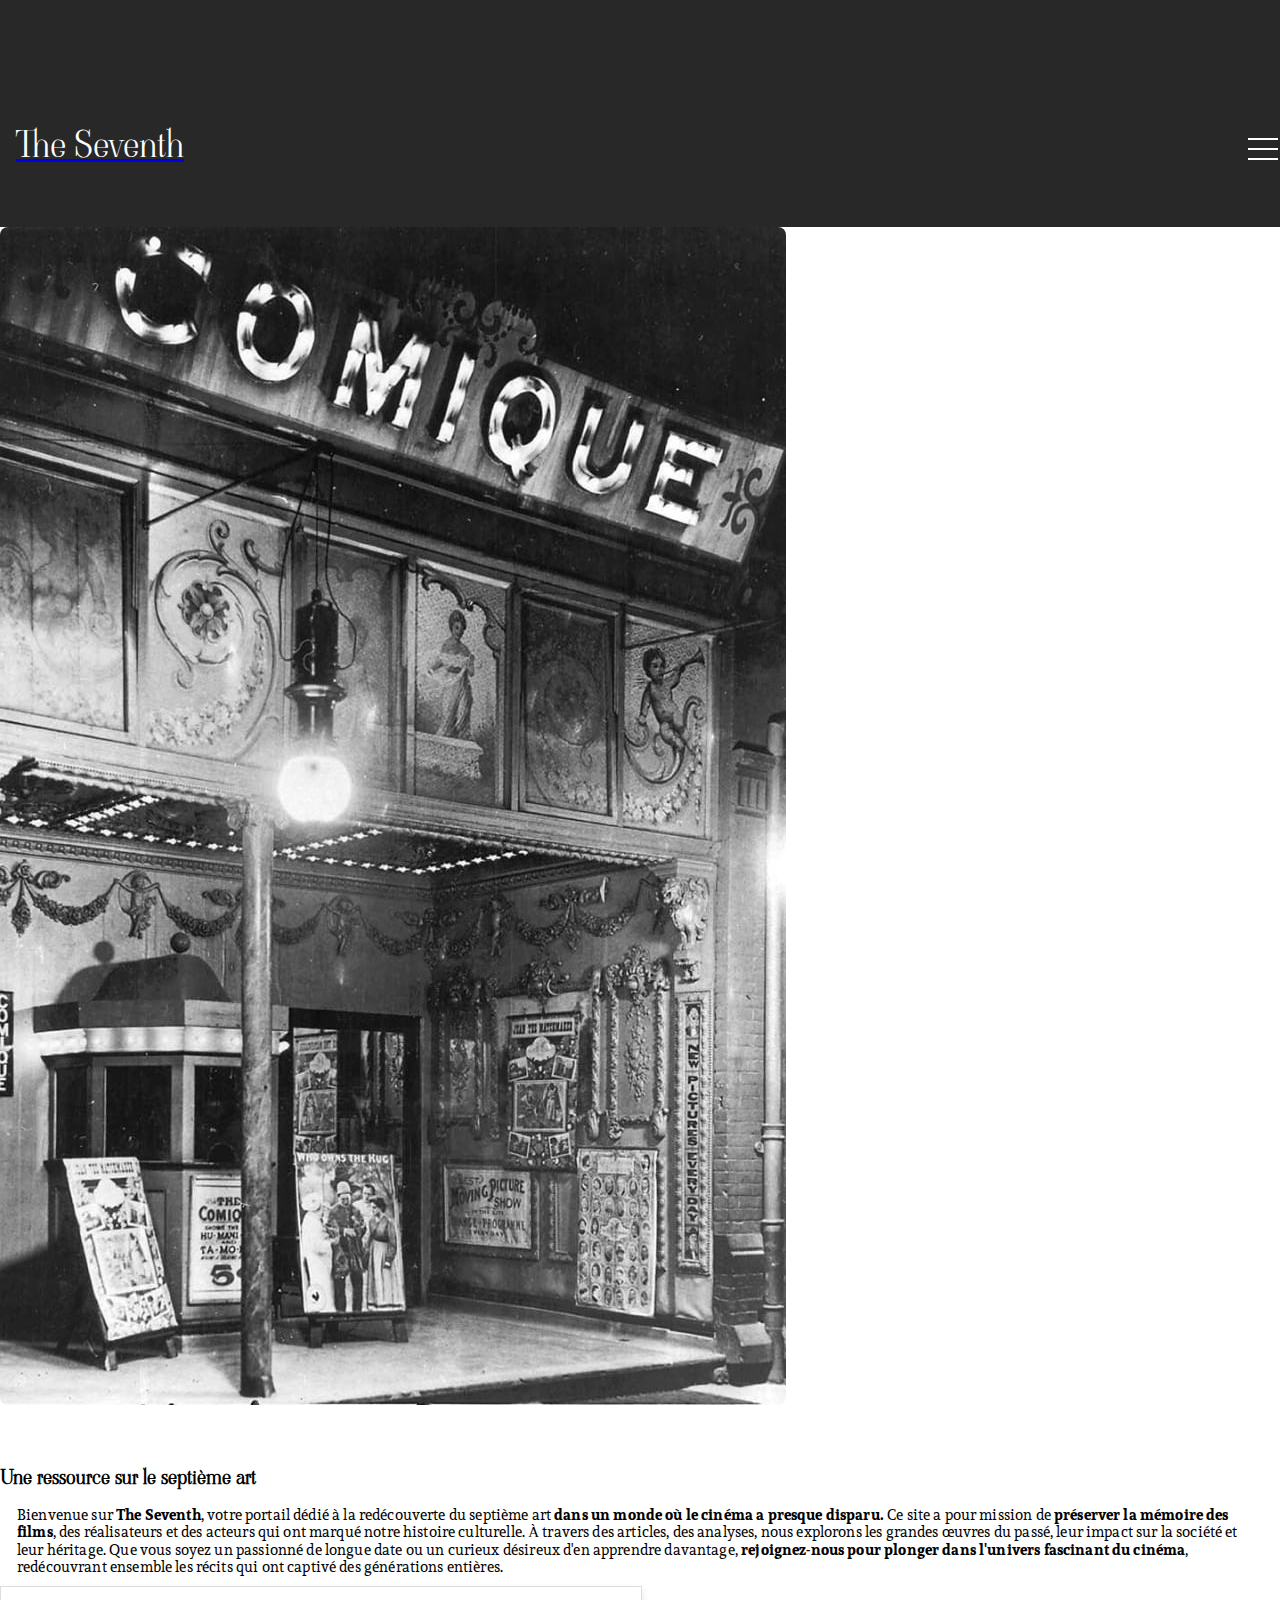
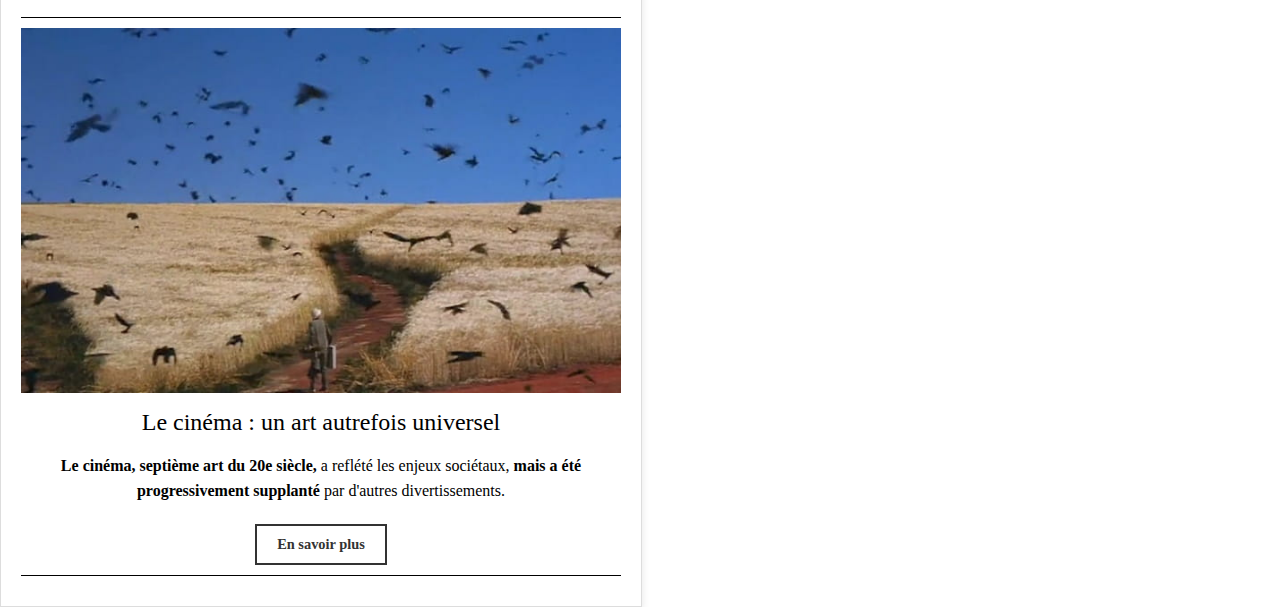
==== fr/index.html @ 2a0b99bf "modif + creation pages (ang fr), menu, header, page d'accueil" ====
<!DOCTYPE html>
<html lang="fr">
<head>
    <meta charset="UTF-8">
    <meta name="viewport" content="width=device-width, initial-scale=1.0">
    <title>Présentation du Festival</title>
    <link rel="stylesheet" href="/src/css/style.css">
    <link rel="icon" type="image/svg+xml" href="/assets/logo.svg">
    
</head>
<body class="body">
    <header class="header container">
        <a href="/index.html"><h1 class="header__title">The Seventh</h1></a>
        <div
            class="header__menu-btn menu-btn"
            aria-label="menu"
            aria-expanded="false"
            aria-controls="mainNav"
          >
            <span class="menu-btn__bar"></span>
  
          <nav class="header__menu menu" id="mainNav" aria-hidden="true">

            <ul class="menu__list listUnstyled">
              <div class="ligne"></div>
              <li class="menu__item">
                <a class="menu__link" href="/prog.html">Accueil</a>
              </li>
              <li class="menu__item">
                <a class="menu__link" href="/fr/Apropos.html">À propos</a>
              </li>
              <li class="menu__item">
                <a class="menu__link" href="Glossaire.html">Glossaire</a>
              </li>
              <li class="menu__item">
                <a class="menu__link" href="/fr/Contact.html">Contact</a>
              </li>
              <li class="menu__item">
                <a class="menu__link" href="/fr/Article1.html">Le Cinéma</a>
              </li>
              <li class="menu__item">
                <a class="menu__link" href="/fr/article2.html">Babylon</a>
              </li>
              <li class="menu__item">
                <a class="menu__link" href="/fr/article3.html">D. Chazelle</a>
              </li>
              <li class="menu__item">
                <a class="menu__link" href="/fr/article4.html">Netflix & Cie</a>
              </li>
              <li class="menu__item">
                <a class="menu__link" href="/fr/article5.html">Bette Davis Eyes</a>
              </li>
            </ul>
            <div class="menu__round"></div>
          </nav>
          
        </div>
      </header>

      <div class="container">
        <div class="header_image">
            <img src="/assets/img/imgaccueil.jpg" alt="Cinéma Comique">
        </div>
        <div class="content">
            <h2 class="h2">Une ressource sur le septième art</h2>
            <p class="p block">
                Bienvenue sur <strong>The Seventh</strong>, votre portail dédié à la redécouverte du 
                septième art <strong>dans un monde où le cinéma a presque disparu.</strong>
                Ce site a pour mission de <strong>préserver la mémoire des films</strong>, des réalisateurs 
                et des acteurs qui ont marqué notre histoire culturelle.
                À travers des articles, des analyses, nous explorons les grandes œuvres du passé, leur impact 
                sur la société et leur héritage. Que vous soyez un passionné de longue date ou un curieux 
                désireux d'en apprendre davantage, <strong>rejoignez-nous pour plonger dans
                l'univers fascinant du cinéma</strong>, redécouvrant ensemble les récits qui ont captivé des 
                générations entières.
            </p>
        </div>
    </div>

    <div class="containerb">
      <div class="separatorb"></div>
      <div class="image-containerb">
          <img src="/assets/img/framedreams.jpg" alt="Champ de blé avec des corbeaux">
      </div>
      <div class="contentb">
          <h1>Le cinéma : un art autrefois universel</h1>
          <p>
              <strong>Le cinéma, septième art du 20e siècle,</strong> a reflété les enjeux sociétaux, 
              <strong>mais a été progressivement supplanté</strong> par d'autres divertissements.
          </p>
      </div>
      <div class="bbutton-container">
          <a href="#" class="bbutton">En savoir plus</a>
      </div>
      <div class="separatorb"></div>
  </div>

      <script src="/src/js/script.js"></script>

</body>
---- src/css/style.css ----
@import url('https://fonts.googleapis.com/css2?family=Montserrat:ital,wght@0,100..900;1,100..900&family=Sura:wght@400;700&family=Viaoda+Libre&display=swap');

/* vendors */
@import "vendors/normalize.css";

/* utilitaire */
@import "utilitaire/variable.css";

/* base */
@import "base/main.css";

/* composant */
@import "composant/composant.css";
@import "/composant/caroussel.css";
/* layout */
@import "layout/header.css";
@import "layout/menu.css";
@import "/src/css/layout/footer.css";
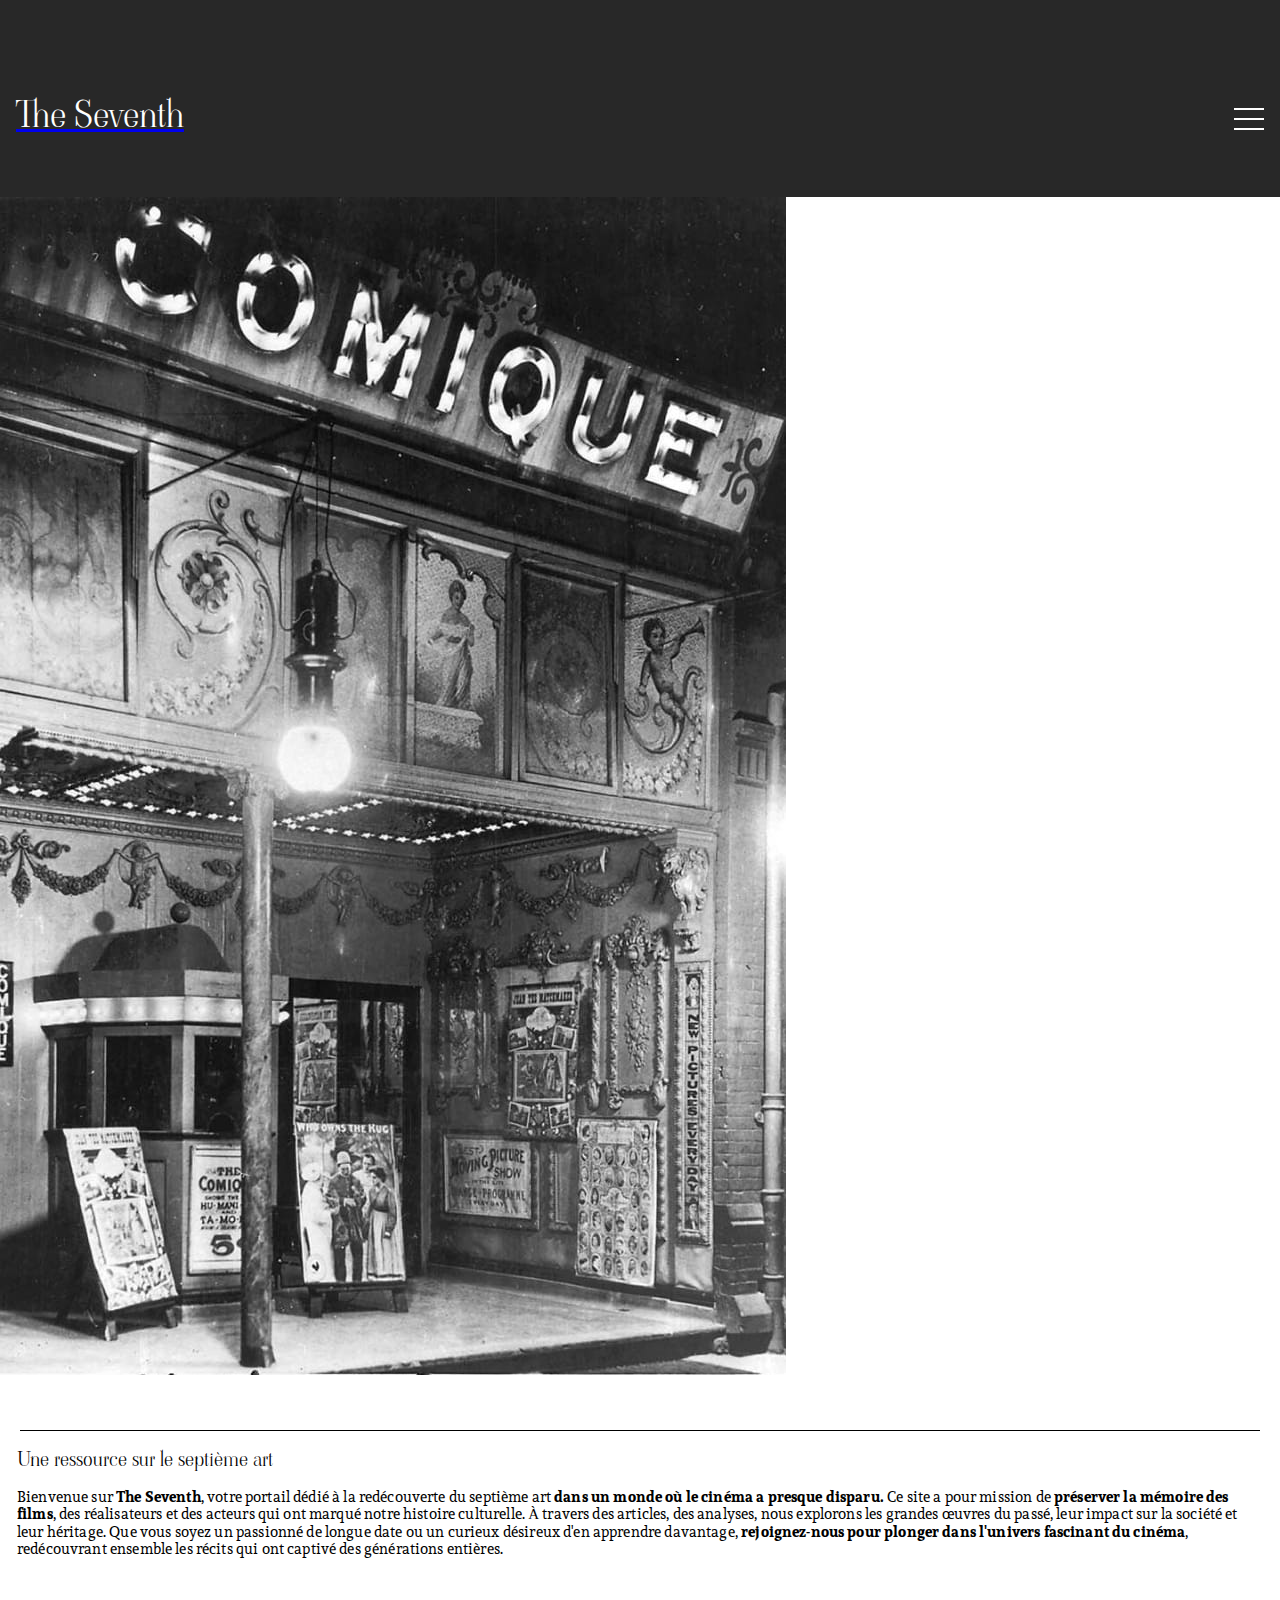
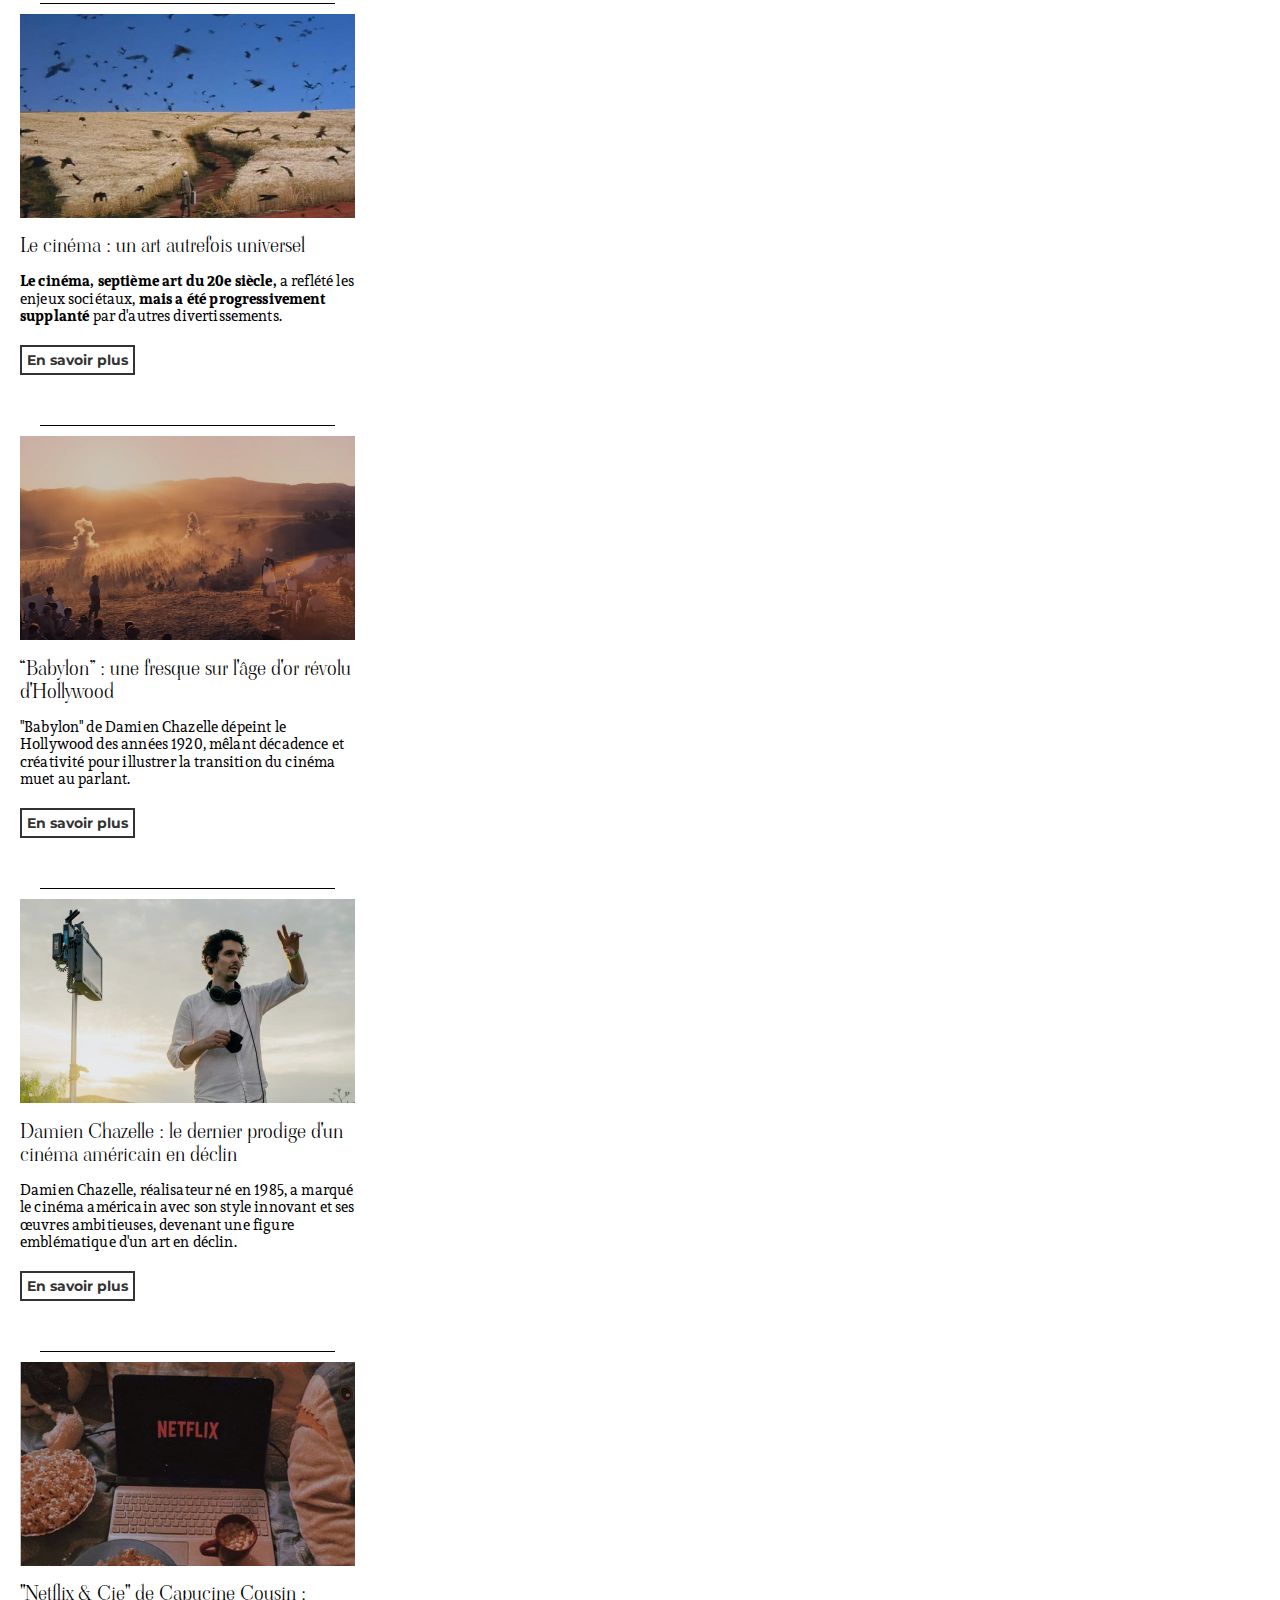
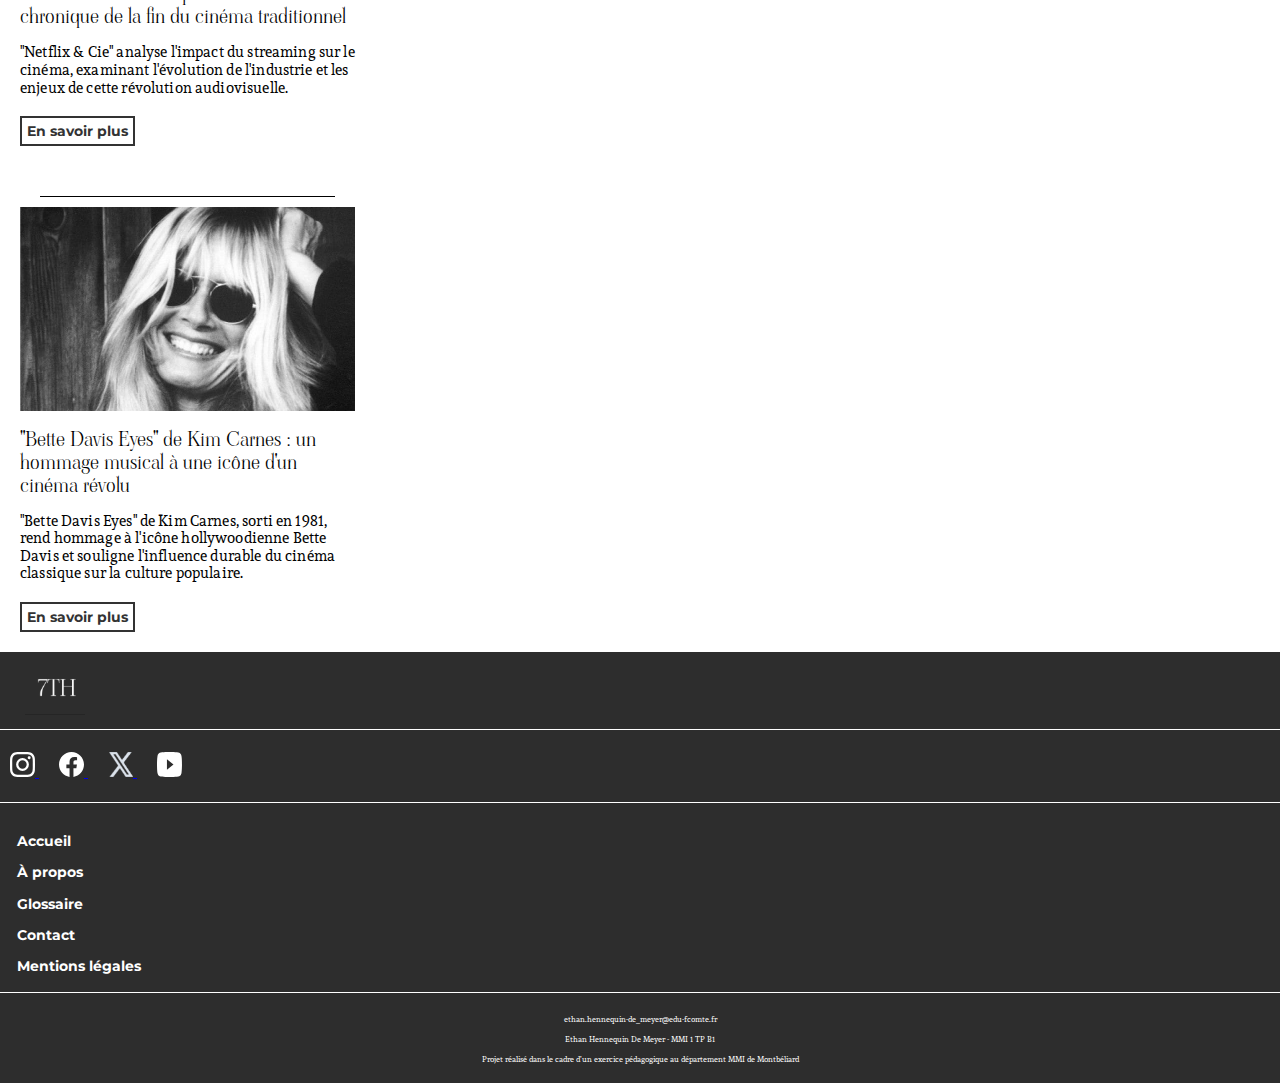
==== commit eb01297f: "ajout footer + a propos, modif headerf" ====
--- a/fr/index.html
+++ b/fr/index.html
@@ -10,7 +10,7 @@
 </head>
 <body class="body">
     <header class="header container">
-        <a href="/index.html"><h1 class="header__title">The Seventh</h1></a>
+        <a href="index.html"><h1 class="header__title">The Seventh</h1></a>
         <div
             class="header__menu-btn menu-btn"
             aria-label="menu"
@@ -22,9 +22,9 @@
           <nav class="header__menu menu" id="mainNav" aria-hidden="true">
 
             <ul class="menu__list listUnstyled">
-              <div class="ligne"></div>
-              <li class="menu__item">
-                <a class="menu__link" href="/prog.html">Accueil</a>
+              <div class="lignemenu"></div>
+              <li class="menu__item">
+                <a class="menu__link" href="/fr/index.html">Accueil</a>
               </li>
               <li class="menu__item">
                 <a class="menu__link" href="/fr/Apropos.html">À propos</a>
@@ -62,7 +62,8 @@
             <img src="/assets/img/imgaccueil.jpg" alt="Cinéma Comique">
         </div>
         <div class="content">
-            <h2 class="h2">Une ressource sur le septième art</h2>
+          <div class="ligne"></div>
+            <h2 class="h2 block">Une ressource sur le septième art</h2>
             <p class="p block">
                 Bienvenue sur <strong>The Seventh</strong>, votre portail dédié à la redécouverte du 
                 septième art <strong>dans un monde où le cinéma a presque disparu.</strong>
@@ -78,12 +79,12 @@
     </div>
 
     <div class="containerb">
-      <div class="separatorb"></div>
+      <div class="ligne"></div>
       <div class="image-containerb">
           <img src="/assets/img/framedreams.jpg" alt="Champ de blé avec des corbeaux">
       </div>
       <div class="contentb">
-          <h1>Le cinéma : un art autrefois universel</h1>
+          <h2>Le cinéma : un art autrefois universel</h2>
           <p>
               <strong>Le cinéma, septième art du 20e siècle,</strong> a reflété les enjeux sociétaux, 
               <strong>mais a été progressivement supplanté</strong> par d'autres divertissements.
@@ -92,9 +93,110 @@
       <div class="bbutton-container">
           <a href="#" class="bbutton">En savoir plus</a>
       </div>
-      <div class="separatorb"></div>
-  </div>
-
+  </div>
+
+  <div class="containerb">
+    <div class="ligne"></div>
+    <div class="image-containerb">
+        <img src="/assets/img/framebabylon.jpg" alt="Champ de blé avec des corbeaux">
+    </div>
+    <div class="contentb">
+        <h2>“Babylon”  : une fresque sur l'âge d'or révolu d'Hollywood</h2>
+        <p>
+          "Babylon" de Damien Chazelle dépeint le Hollywood des années 1920, mêlant décadence et créativité pour illustrer la transition du cinéma muet au parlant.
+        </p>
+    </div>
+    <div class="bbutton-container">
+        <a href="#" class="bbutton">En savoir plus</a>
+    </div>
+</div>
+
+<div class="containerb">
+  <div class="ligne"></div>
+  <div class="image-containerb">
+      <img src="/assets/img/framedamienchaz.jpg" alt="Champ de blé avec des corbeaux">
+  </div>
+  <div class="contentb">
+      <h2>Damien Chazelle : le dernier prodige d'un cinéma américain en déclin</h2>
+      <p>
+        Damien Chazelle, réalisateur né en 1985, a marqué le cinéma américain avec son style innovant et ses œuvres ambitieuses, devenant une figure emblématique d'un art en déclin.
+      </p>
+  </div>
+  <div class="bbutton-container">
+      <a href="#" class="bbutton">En savoir plus</a>
+  </div>
+</div>
+
+<div class="containerb">
+  <div class="ligne"></div>
+  <div class="image-containerb">
+      <img src="/assets/img/framenetflixcie.jpg" alt="Champ de blé avec des corbeaux">
+  </div>
+  <div class="contentb">
+      <h2>"Netflix & Cie" de Capucine Cousin : chronique de la fin du cinéma traditionnel</h2>
+      <p>
+        "Netflix & Cie" analyse l'impact du streaming sur le cinéma, examinant l'évolution de l'industrie et les enjeux de cette révolution audiovisuelle.
+      </p>
+  </div>
+  <div class="bbutton-container">
+      <a href="#" class="bbutton">En savoir plus</a>
+  </div>
+</div>
+
+<div class="containerb">
+  <div class="ligne"></div>
+  <div class="image-containerb">
+      <img src="/assets/img/framekimcarnes.jpg" alt="Champ de blé avec des corbeaux">
+  </div>
+  <div class="contentb">
+      <h2>"Bette Davis Eyes" de Kim Carnes : un hommage musical à une icône d'un cinéma révolu</h2>
+      <p>
+        "Bette Davis Eyes" de Kim Carnes, sorti en 1981, rend hommage à l'icône hollywoodienne Bette Davis et souligne l'influence durable du cinéma classique sur la culture populaire.
+      </p>
+  </div>
+  <div class="bbutton-container">
+      <a href="#" class="bbutton">En savoir plus</a>
+  </div>
+</div>
       <script src="/src/js/script.js"></script>
 
 </body>
+
+
+<footer class="footer">
+  <div class="logo">
+    <img src="/assets/img/logo.svg" alt="Logo">
+  </div>
+<div class="lignefooter"></div>
+  <div class="footer-top">
+      <div class="social-icons">
+          <a href="#" aria-label="Instagram">
+              <img src="/assets/img/insta.svg" alt="Instagram">
+          </a>
+          <a href="#" aria-label="Facebook">
+              <img src="/assets/img/fb.svg" alt="Facebook">
+          </a>
+          <a href="#" aria-label="X">
+              <img src="/assets/img/x.svg" alt="X">
+          </a>
+          <a href="#" aria-label="YouTube">
+            <img src="/assets/img/ytb.svg" alt="YouTube">
+        </a>
+      </div>
+  </div>
+  <div class="lignefooter"></div>
+  <div class="footer-menu">
+      <ul>
+          <li><a href="index.html">Accueil</a></li>
+          <li><a href="Apropos.html">À propos</a></li>
+          <li><a href="Glossaire.html">Glossaire</a></li>
+          <li><a href="Contact.html">Contact</a></li>
+          <li><a href="https://blogdummi.fr/">Mentions légales</a></li>
+      </ul>
+  </div>
+  <div class="lignefooter"></div>
+  <div class="footer-bottom">
+      <p>ethan.hennequin-de_meyer@edu-fcomte.fr</p> <p>Ethan Hennequin De Meyer - MMI 1 TP B1</p>
+      <p>Projet réalisé dans le cadre d’un exercice pédagogique au département MMI de Montbéliard</p>
+  </div>
+</footer>
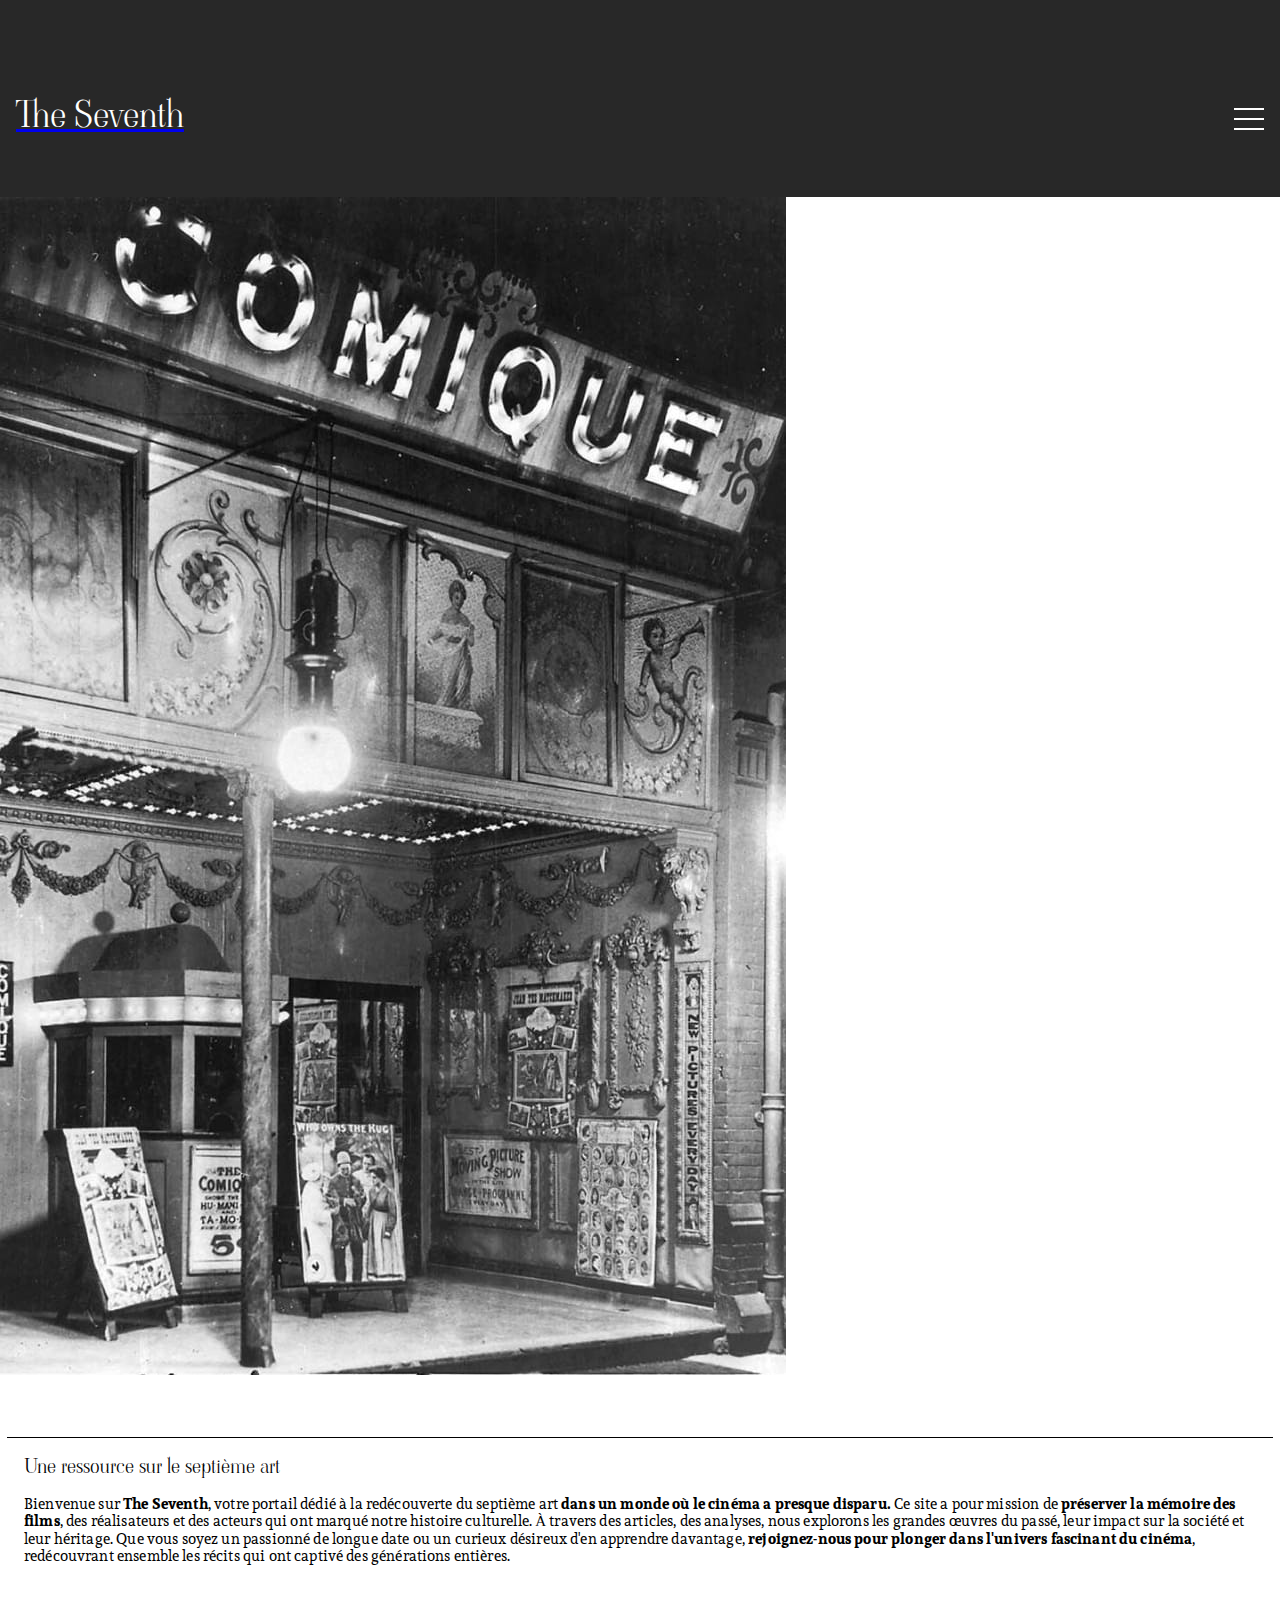
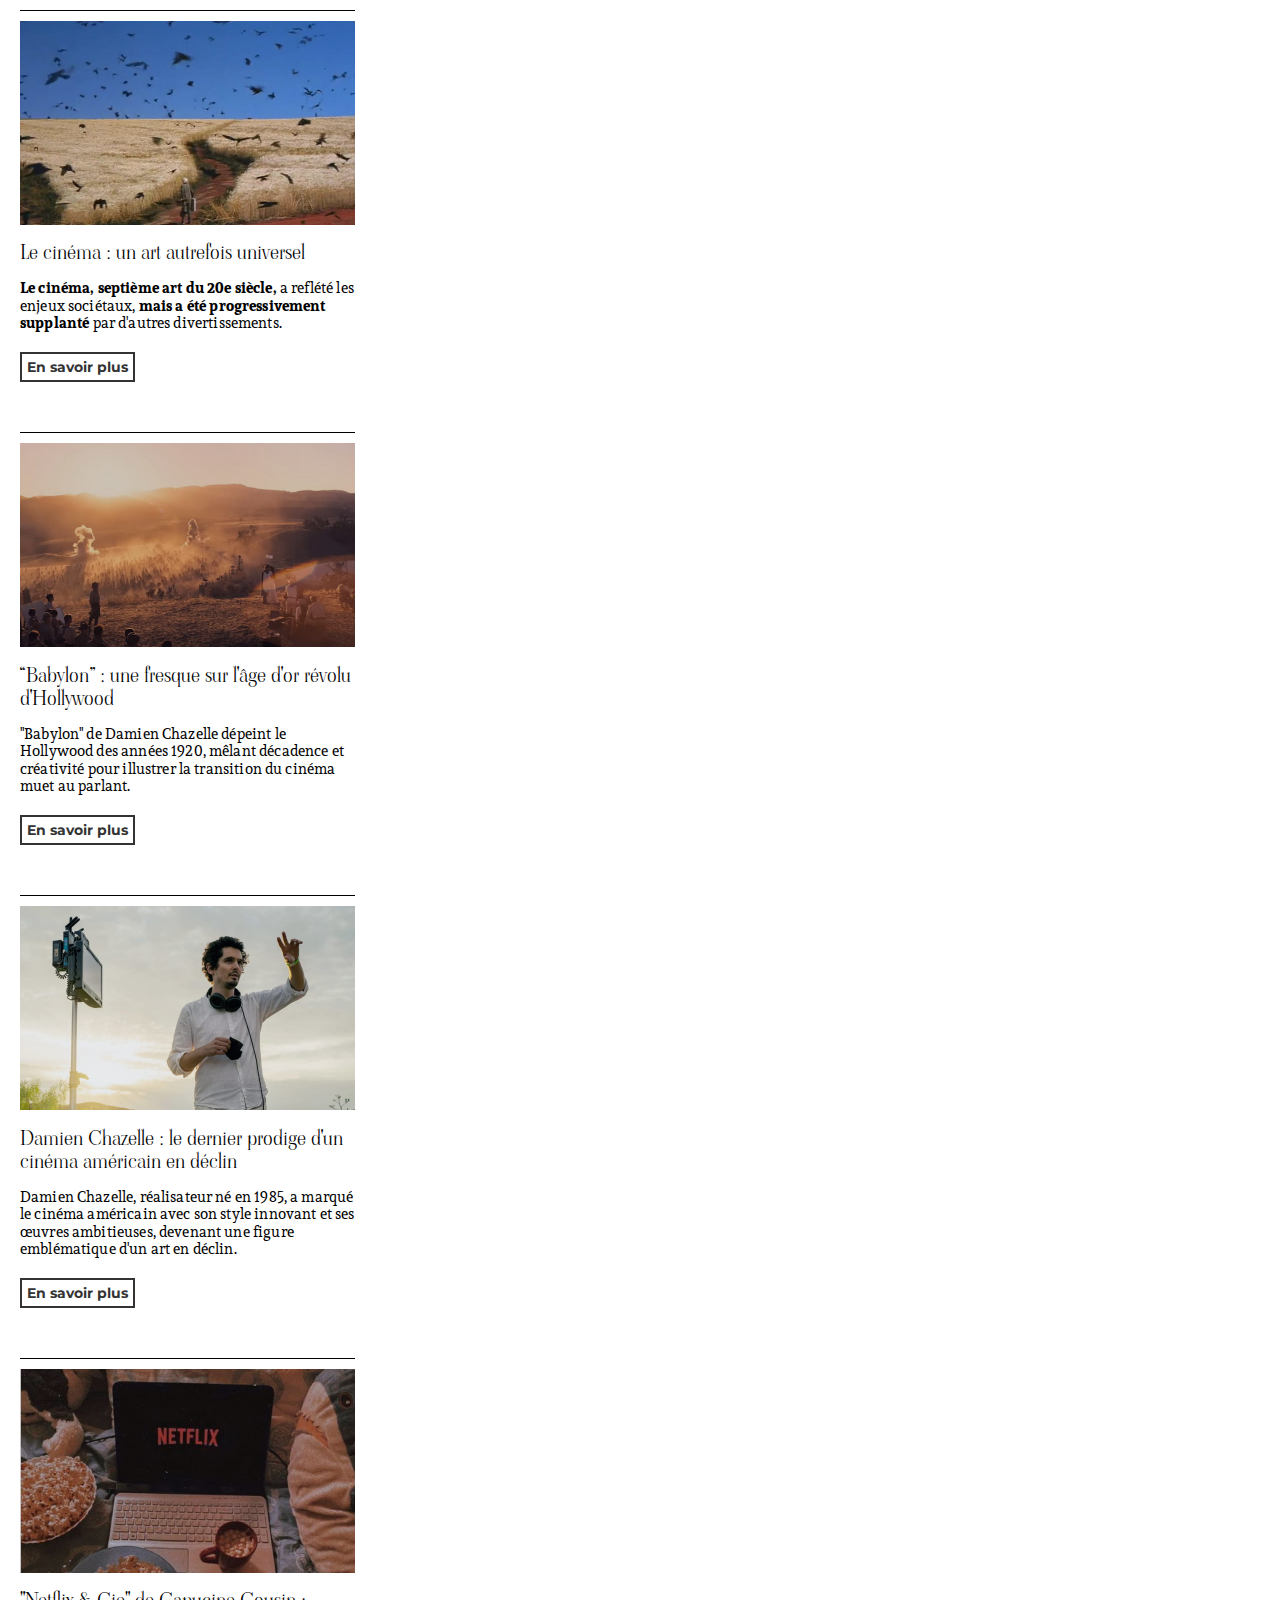
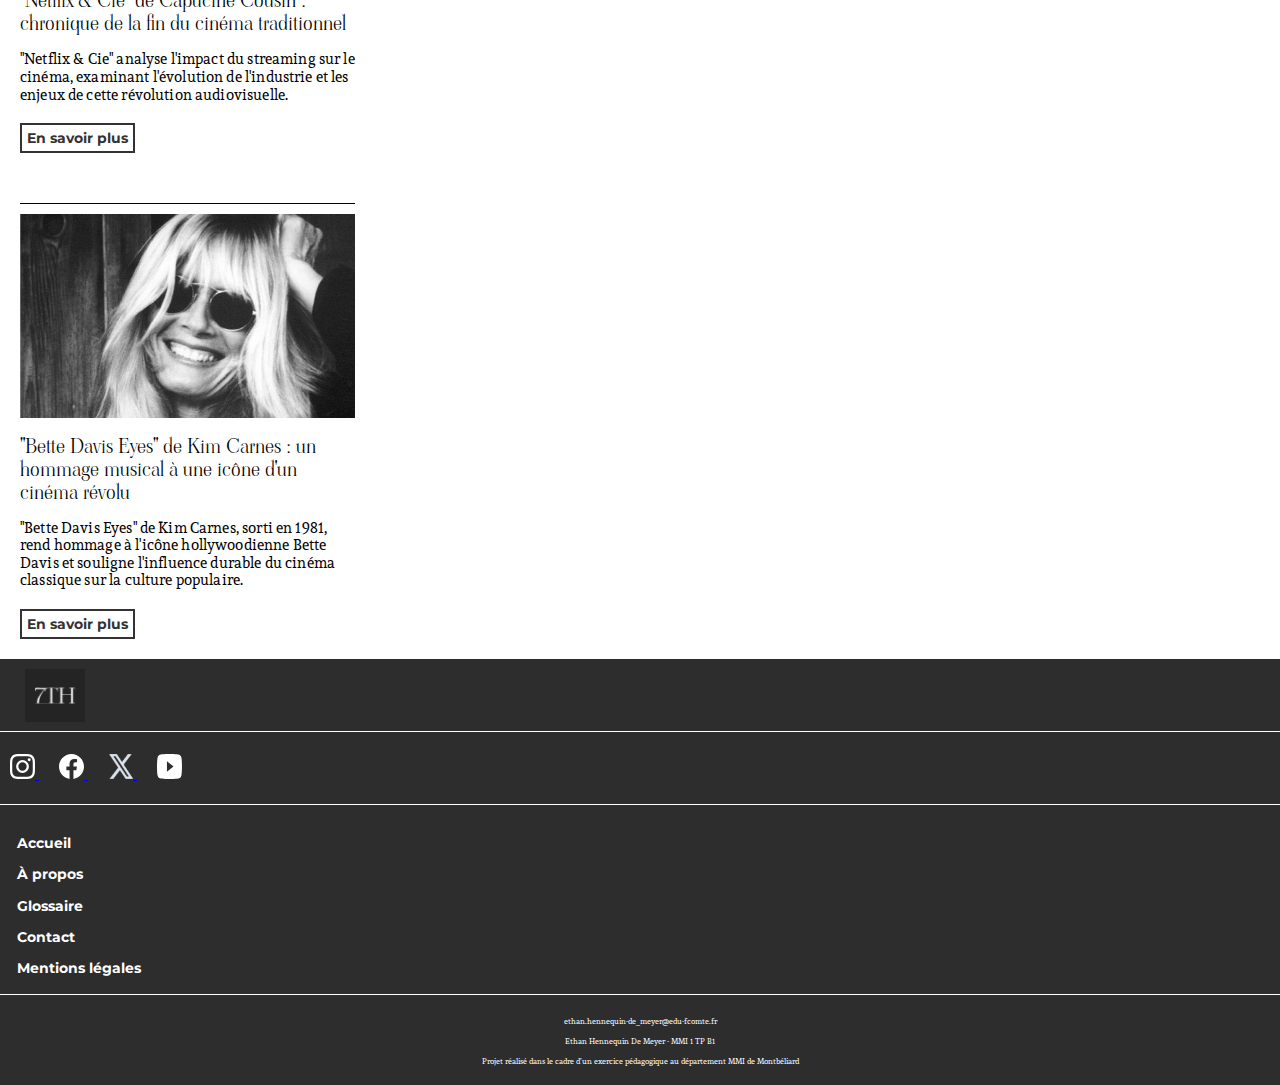
==== commit f564b6d8: "3 pages en ang" ====
--- a/fr/index.html
+++ b/fr/index.html
@@ -5,7 +5,7 @@
     <meta name="viewport" content="width=device-width, initial-scale=1.0">
     <title>Présentation du Festival</title>
     <link rel="stylesheet" href="/src/css/style.css">
-    <link rel="icon" type="image/svg+xml" href="/assets/logo.svg">
+    <link rel="icon" type="image/svg+xml" href="/assets/img/logo.svg">
     
 </head>
 <body class="body">
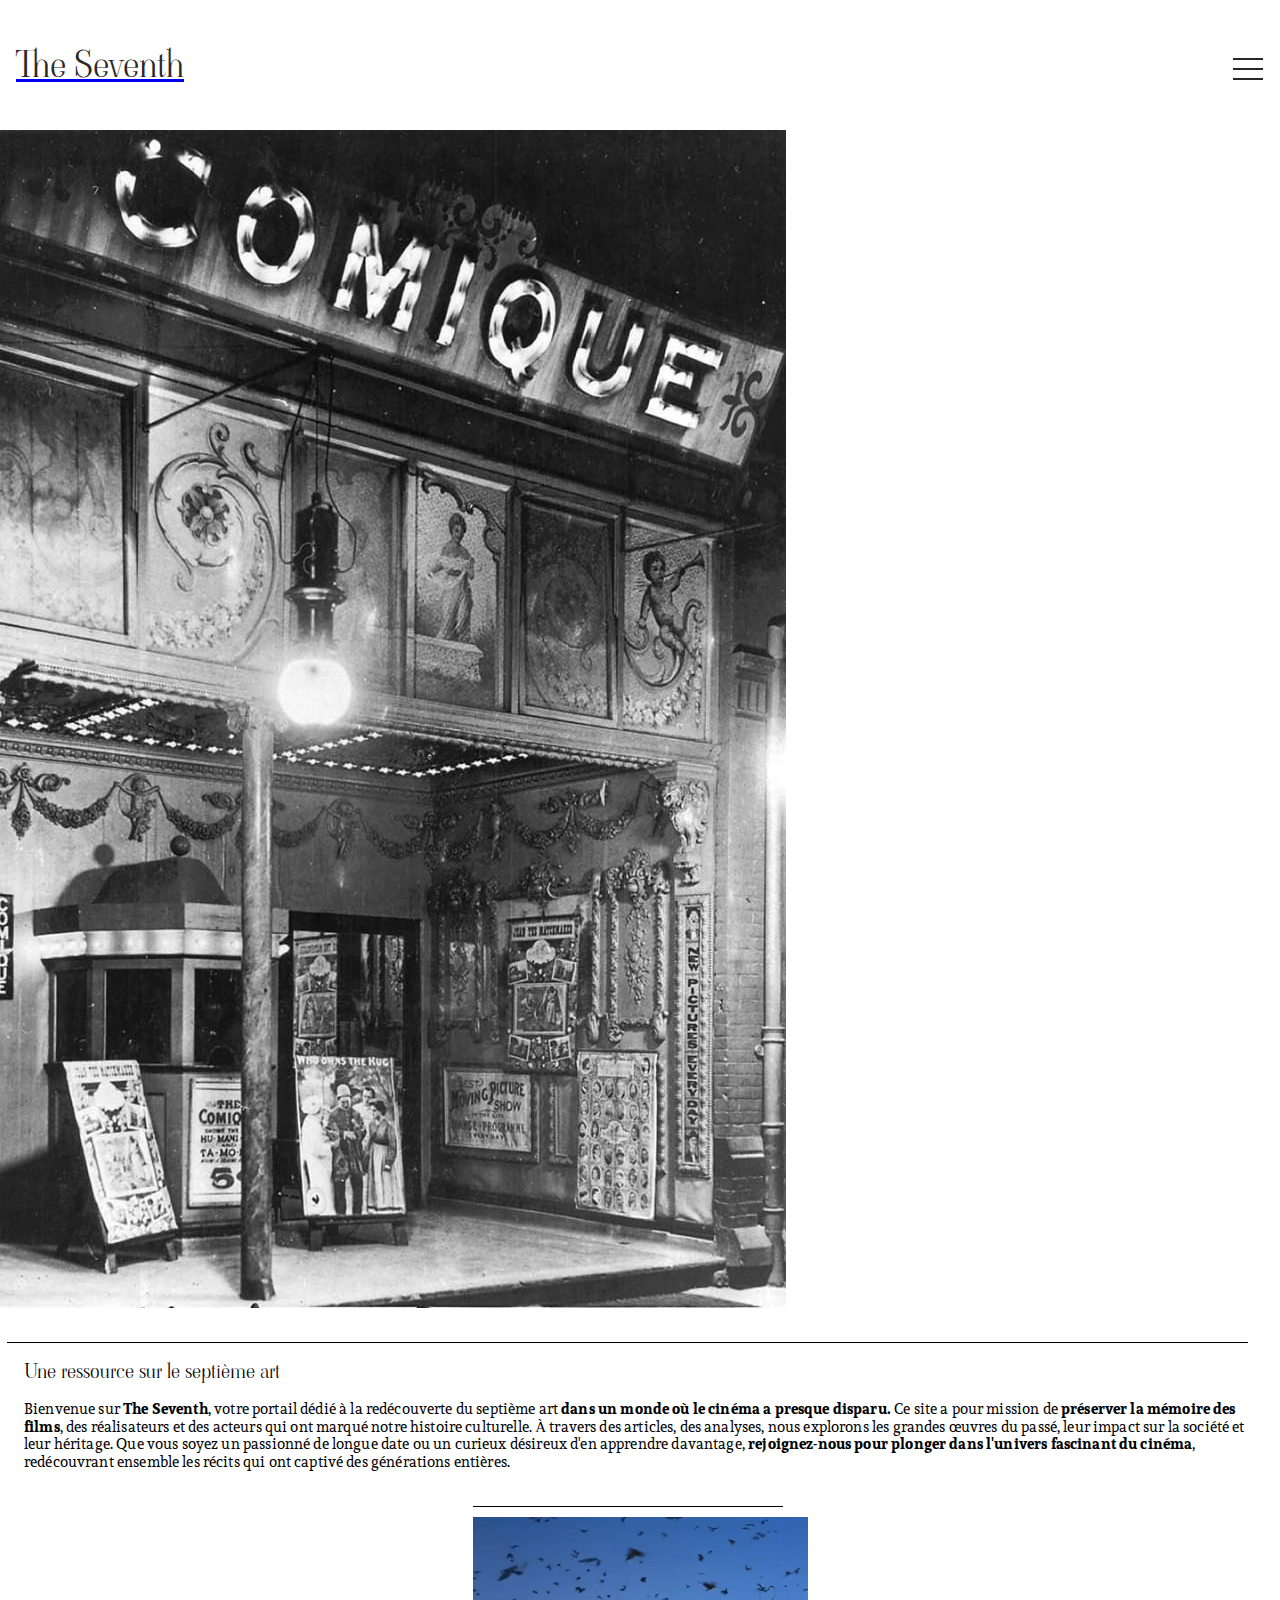
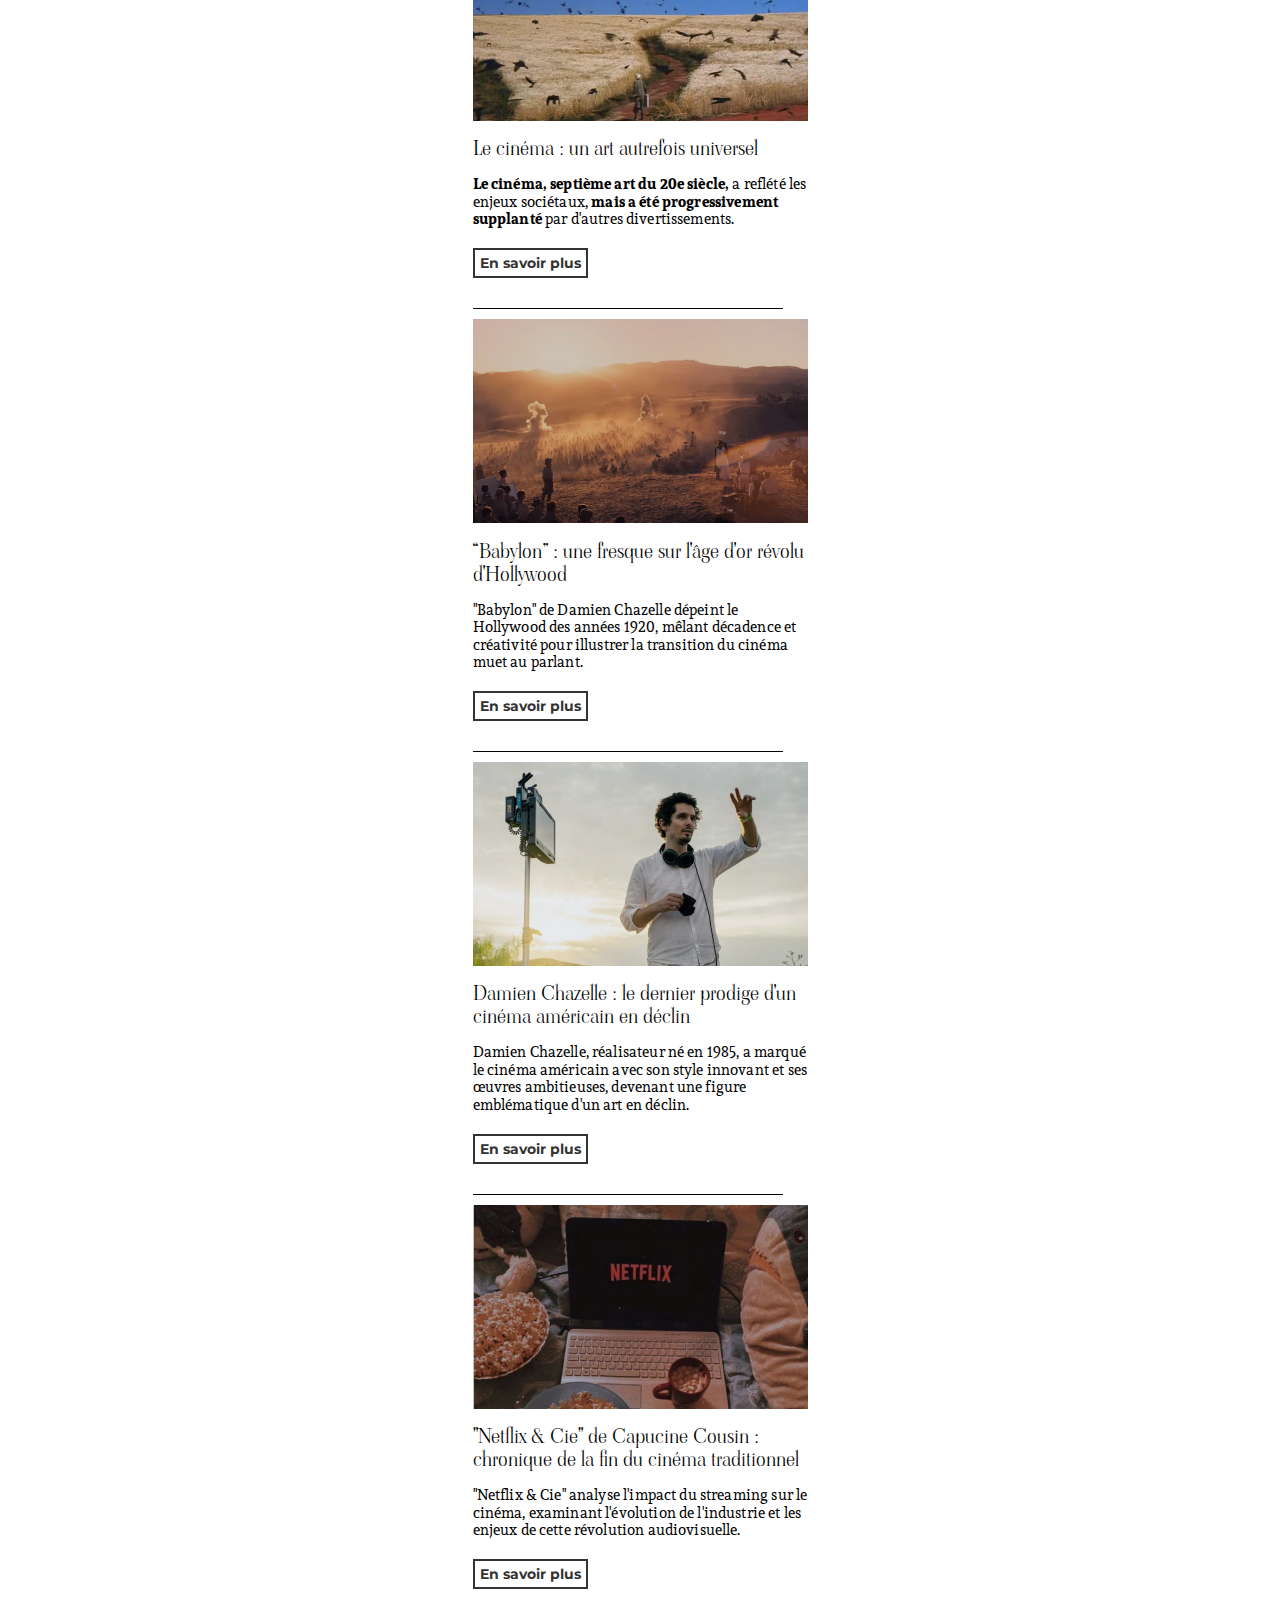
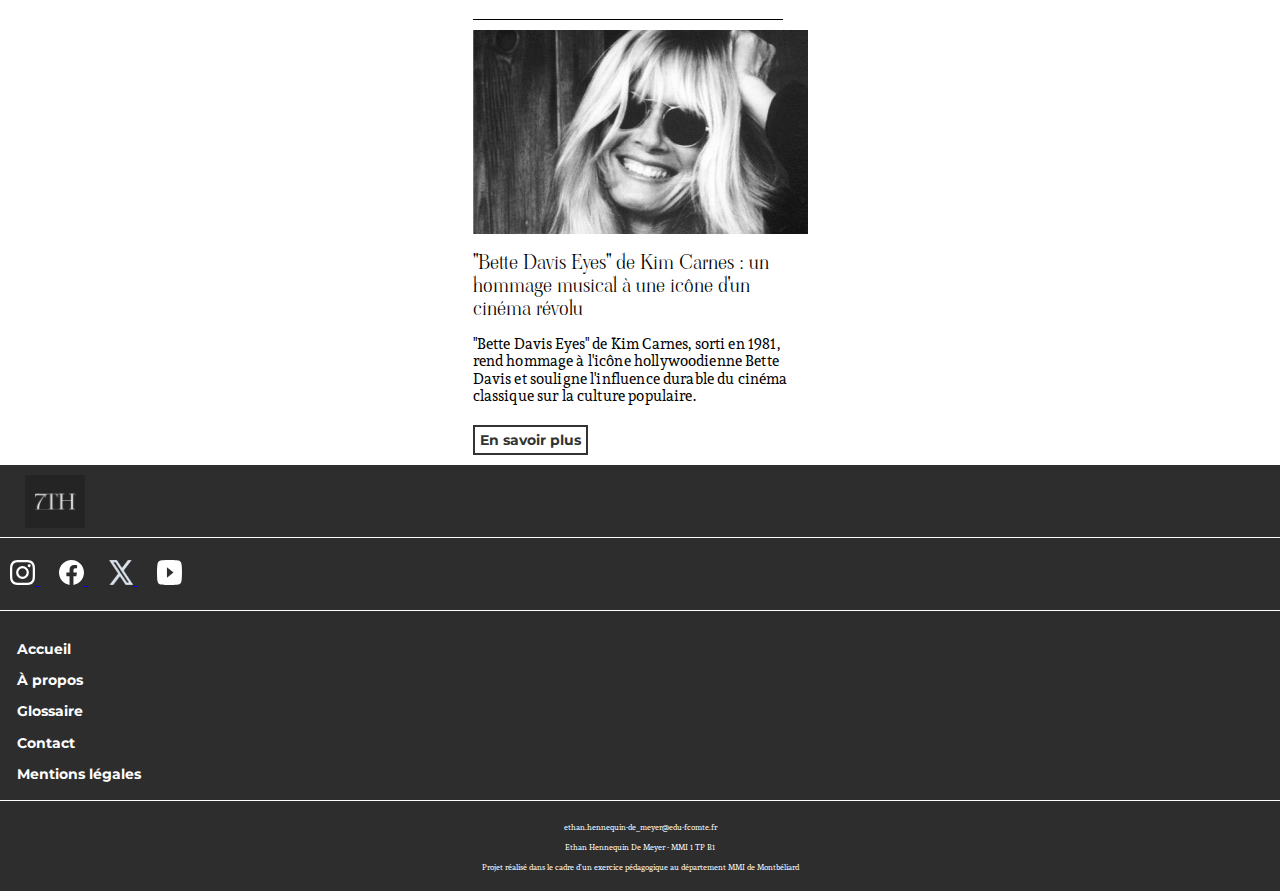
==== commit 4702e373: "caroussel" ====
--- a/fr/index.html
+++ b/fr/index.html
@@ -20,7 +20,7 @@
             <span class="menu-btn__bar"></span>
   
           <nav class="header__menu menu" id="mainNav" aria-hidden="true">
-
+            <h1 class="class">The Seventh</h1>
             <ul class="menu__list listUnstyled">
               <div class="lignemenu"></div>
               <li class="menu__item">
--- a/src/css/style.css
+++ b/src/css/style.css
@@ -2,18 +2,18 @@
 @import url('https://fonts.googleapis.com/css2?family=Montserrat:ital,wght@0,100..900;1,100..900&family=Sura:wght@400;700&family=Viaoda+Libre&display=swap');
 
 /* vendors */
-@import "vendors/normalize.css";
+@import "/src/css/vendors/normalize.css";
 
 /* utilitaire */
-@import "utilitaire/variable.css";
+@import "/src/css/utilitaire/variable.css";
 
 /* base */
-@import "base/main.css";
+@import "/src/css/base/main.css";
 
 /* composant */
-@import "composant/composant.css";
-@import "/composant/caroussel.css";
+@import "/src/css/composant/composant.css";
+@import "/src/css/composant/caroussel.css";
 /* layout */
-@import "layout/header.css";
-@import "layout/menu.css";
+@import "/src/css/layout/header.css";
+@import "/src/css/layout/menu.css";
 @import "/src/css/layout/footer.css";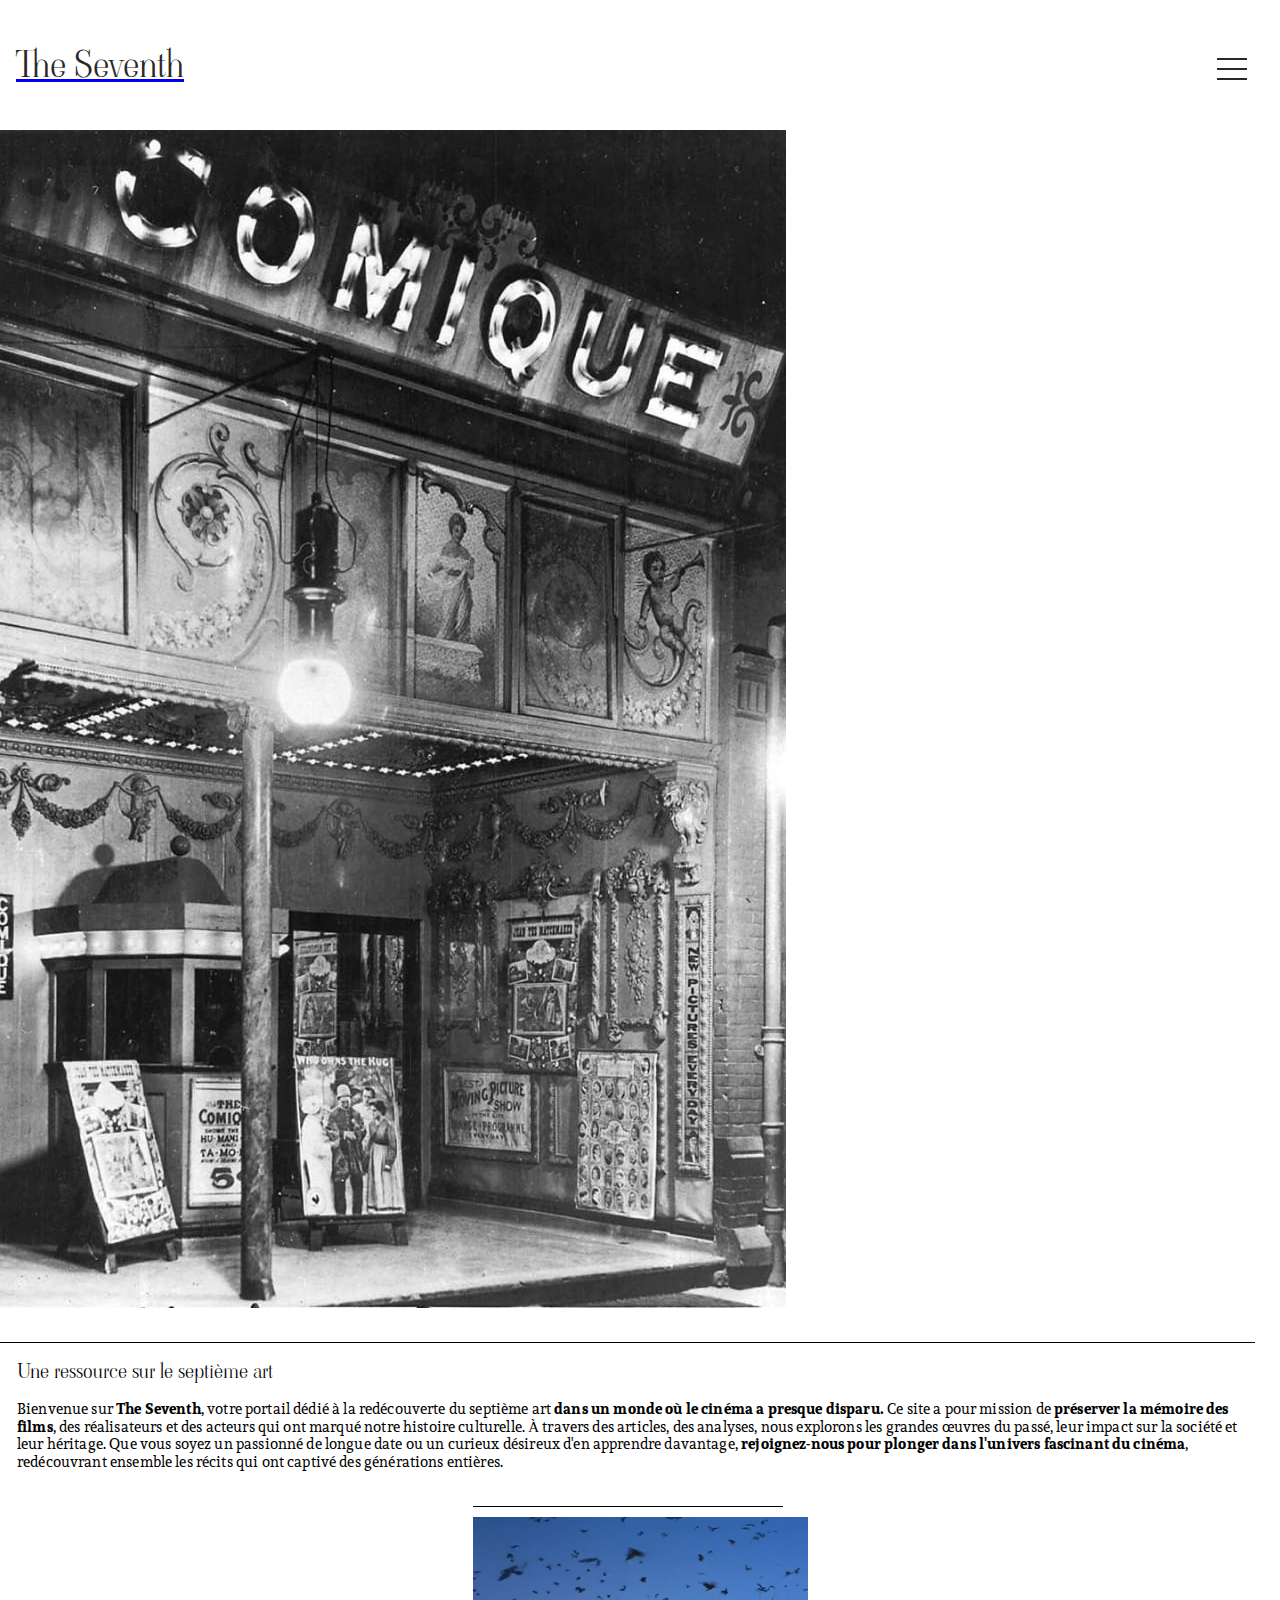
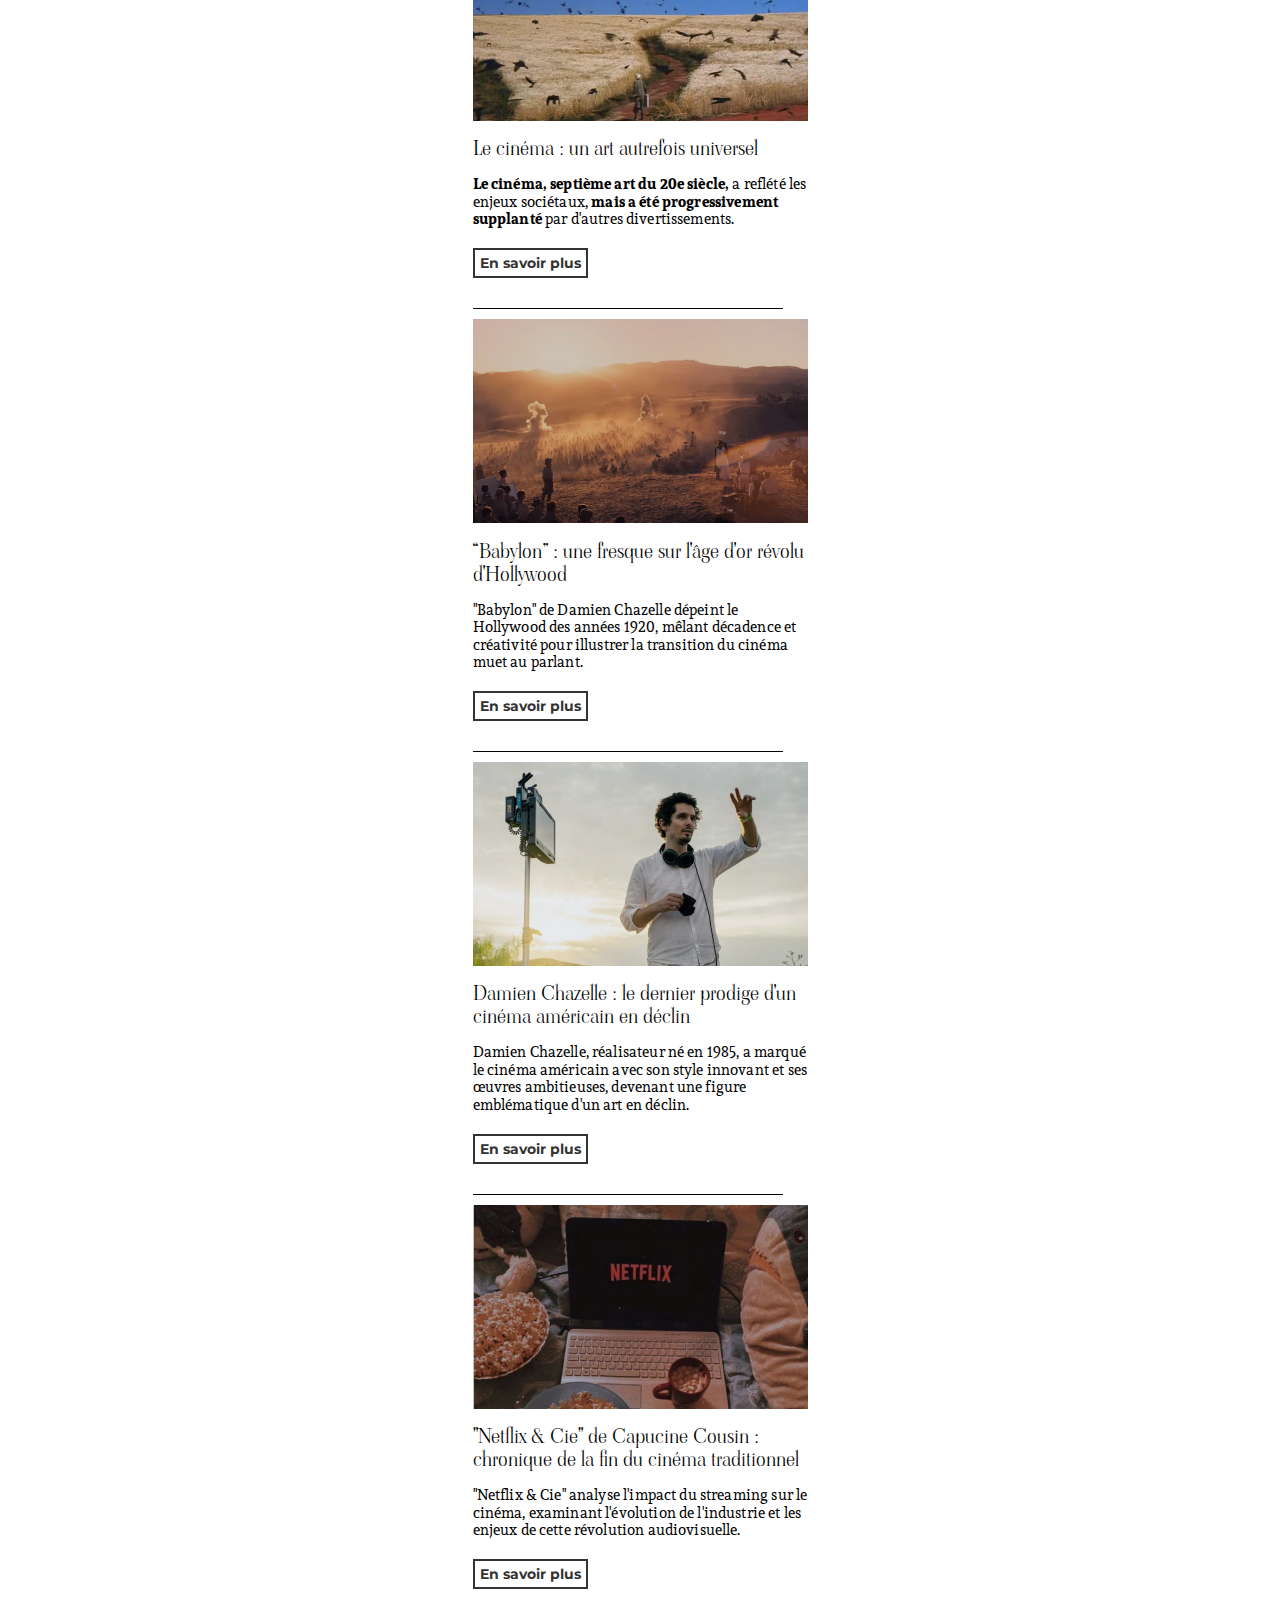
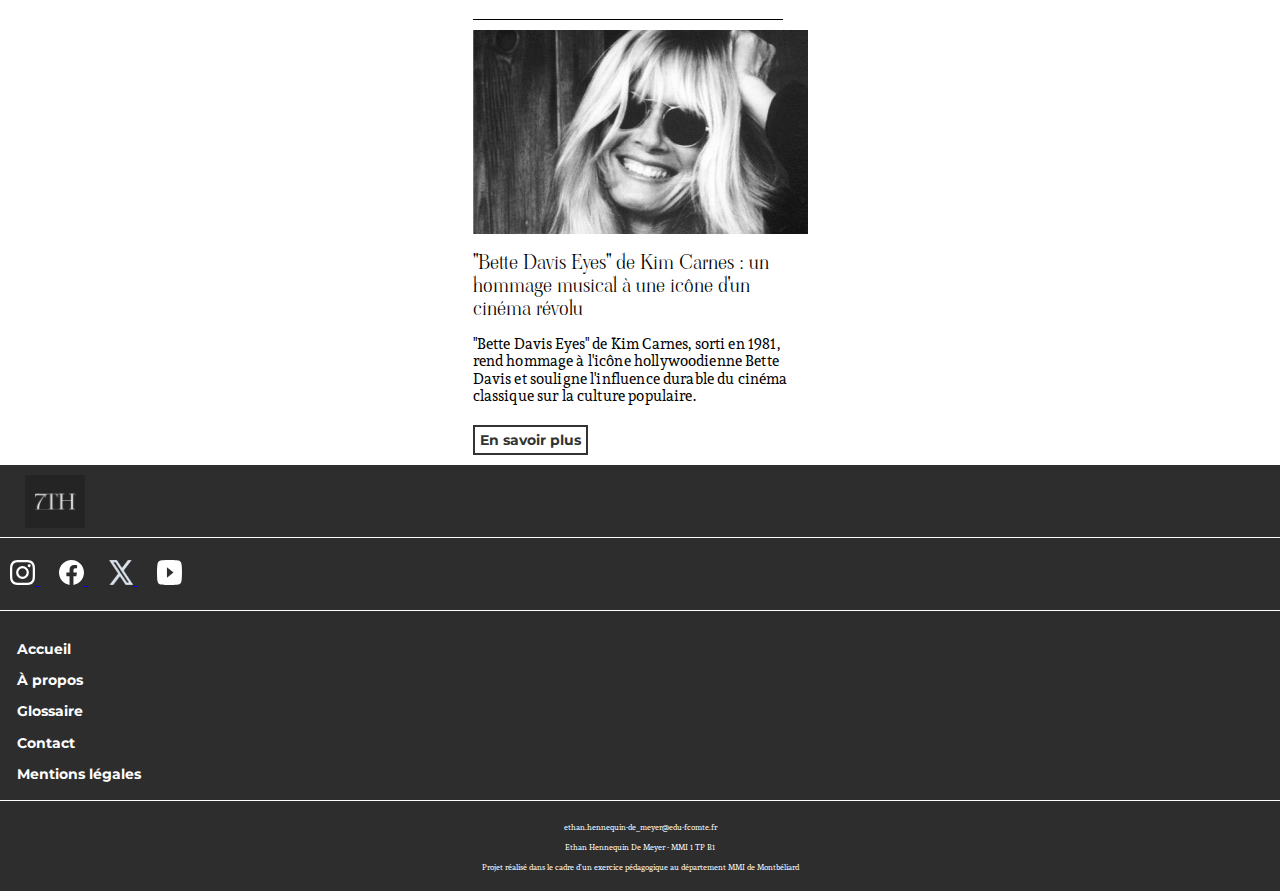
==== commit 8142d2c0: "dernier commit" ====
--- a/fr/index.html
+++ b/fr/index.html
@@ -24,7 +24,7 @@
             <ul class="menu__list listUnstyled">
               <div class="lignemenu"></div>
               <li class="menu__item">
-                <a class="menu__link" href="/fr/index.html">Accueil</a>
+                <a class="menu__link" href="index.html">Accueil</a>
               </li>
               <li class="menu__item">
                 <a class="menu__link" href="/fr/Apropos.html">À propos</a>
@@ -49,6 +49,14 @@
               </li>
               <li class="menu__item">
                 <a class="menu__link" href="/fr/article5.html">Bette Davis Eyes</a>
+              </li>
+            <div class="lignemenu"></div>
+            
+              <li class="menu__item">
+                <a class="menu__linkl" href="index.html">Français</a>
+              </li>
+              <li class="menu__item">
+                <a class="menu__linkl" href="../en/index.html">Anglais</a>
               </li>
             </ul>
             <div class="menu__round"></div>
@@ -62,7 +70,7 @@
             <img src="/assets/img/imgaccueil.jpg" alt="Cinéma Comique">
         </div>
         <div class="content">
-          <div class="ligne"></div>
+          <div class="ligneart"></div>
             <h2 class="h2 block">Une ressource sur le septième art</h2>
             <p class="p block">
                 Bienvenue sur <strong>The Seventh</strong>, votre portail dédié à la redécouverte du 
@@ -79,7 +87,7 @@
     </div>
 
     <div class="containerb">
-      <div class="ligne"></div>
+      <div class="ligneart"></div>
       <div class="image-containerb">
           <img src="/assets/img/framedreams.jpg" alt="Champ de blé avec des corbeaux">
       </div>
@@ -91,12 +99,12 @@
           </p>
       </div>
       <div class="bbutton-container">
-          <a href="#" class="bbutton">En savoir plus</a>
+          <a href="/fr/Article1.html" class="bbutton">En savoir plus</a>
       </div>
   </div>
 
   <div class="containerb">
-    <div class="ligne"></div>
+    <div class="ligneart"></div>
     <div class="image-containerb">
         <img src="/assets/img/framebabylon.jpg" alt="Champ de blé avec des corbeaux">
     </div>
@@ -107,12 +115,12 @@
         </p>
     </div>
     <div class="bbutton-container">
-        <a href="#" class="bbutton">En savoir plus</a>
+        <a href="/fr/article2.html" class="bbutton">En savoir plus</a>
     </div>
 </div>
 
 <div class="containerb">
-  <div class="ligne"></div>
+  <div class="ligneart"></div>
   <div class="image-containerb">
       <img src="/assets/img/framedamienchaz.jpg" alt="Champ de blé avec des corbeaux">
   </div>
@@ -123,12 +131,12 @@
       </p>
   </div>
   <div class="bbutton-container">
-      <a href="#" class="bbutton">En savoir plus</a>
+      <a href="/fr/article3.html" class="bbutton">En savoir plus</a>
   </div>
 </div>
 
 <div class="containerb">
-  <div class="ligne"></div>
+  <div class="ligneart"></div>
   <div class="image-containerb">
       <img src="/assets/img/framenetflixcie.jpg" alt="Champ de blé avec des corbeaux">
   </div>
@@ -139,12 +147,12 @@
       </p>
   </div>
   <div class="bbutton-container">
-      <a href="#" class="bbutton">En savoir plus</a>
+      <a href="/fr/article4.html" class="bbutton">En savoir plus</a>
   </div>
 </div>
 
 <div class="containerb">
-  <div class="ligne"></div>
+  <div class="ligneart"></div>
   <div class="image-containerb">
       <img src="/assets/img/framekimcarnes.jpg" alt="Champ de blé avec des corbeaux">
   </div>
@@ -155,7 +163,7 @@
       </p>
   </div>
   <div class="bbutton-container">
-      <a href="#" class="bbutton">En savoir plus</a>
+      <a href="/fr/article5.html" class="bbutton">En savoir plus</a>
   </div>
 </div>
       <script src="/src/js/script.js"></script>
--- a/src/css/style.css
+++ b/src/css/style.css
@@ -13,6 +13,8 @@
 /* composant */
 @import "/src/css/composant/composant.css";
 @import "/src/css/composant/caroussel.css";
+@import "/src/css/composant/frise.css";
+
 /* layout */
 @import "/src/css/layout/header.css";
 @import "/src/css/layout/menu.css";
